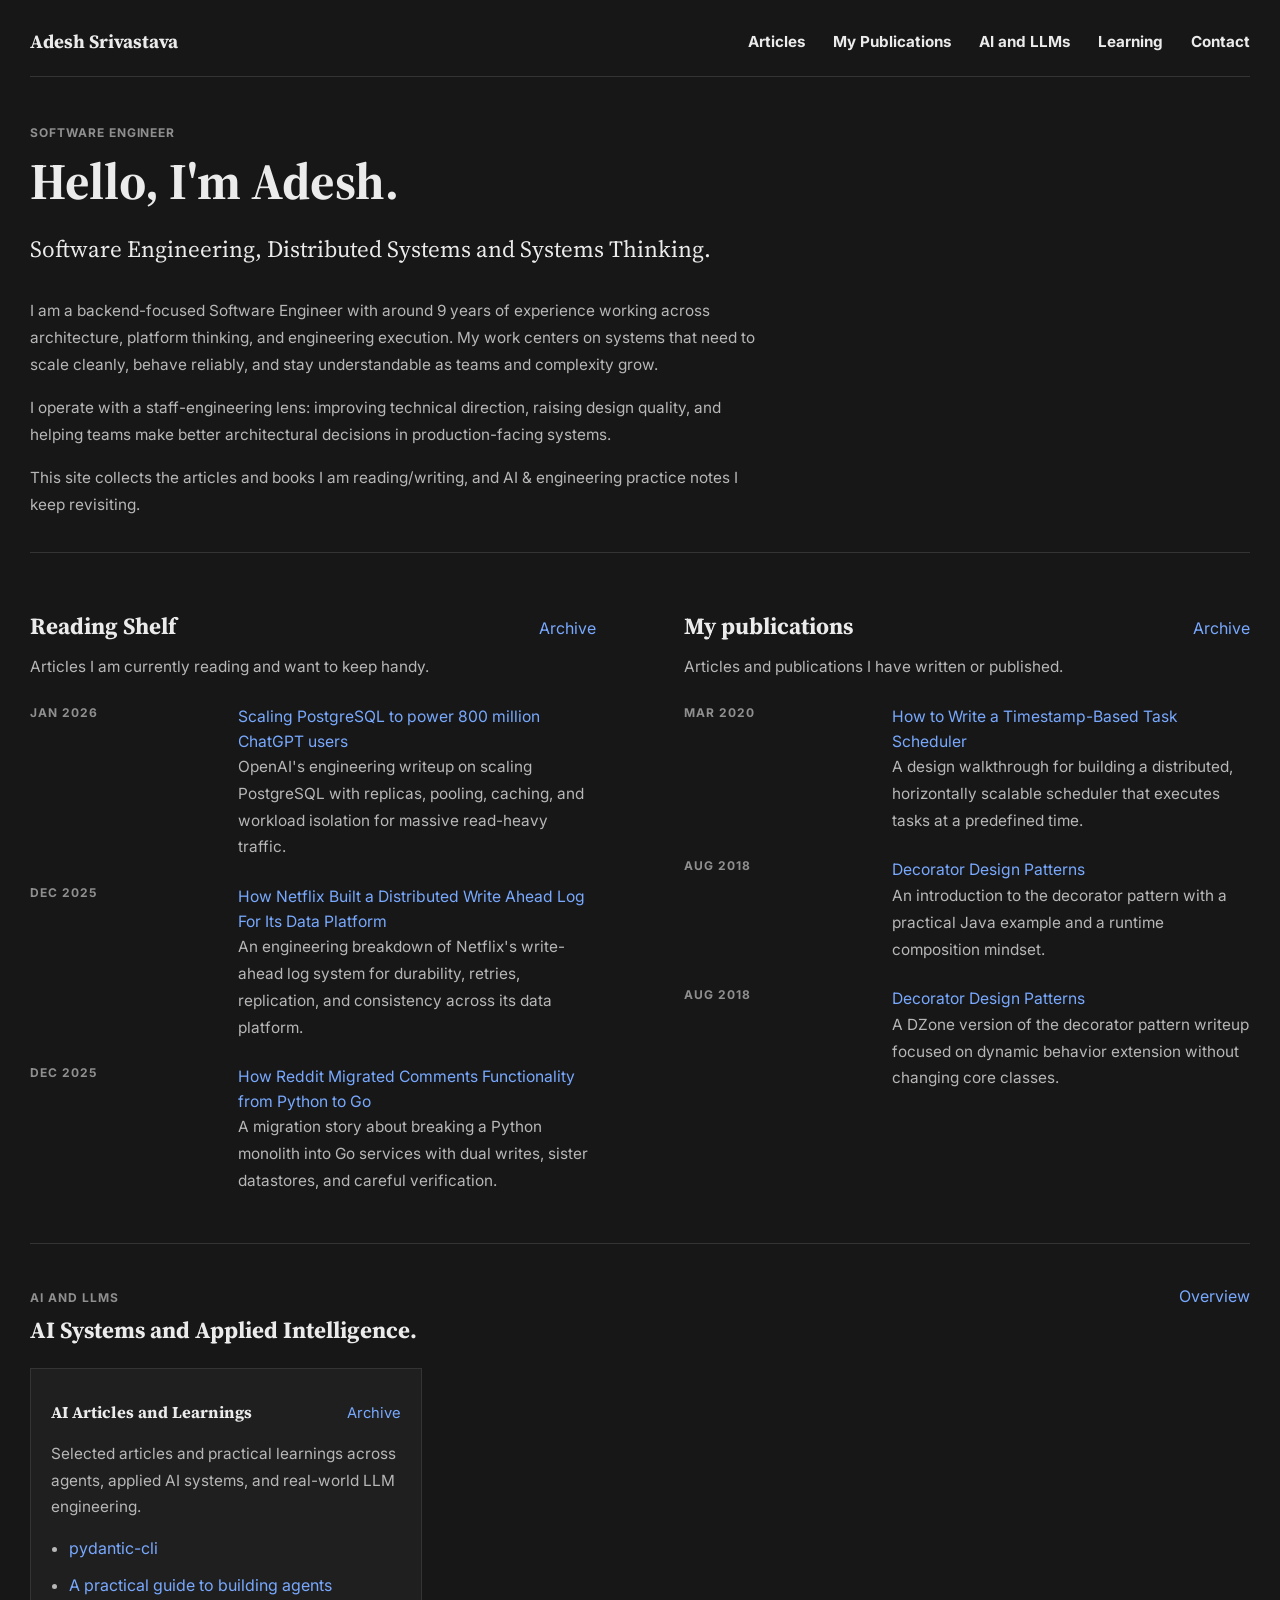
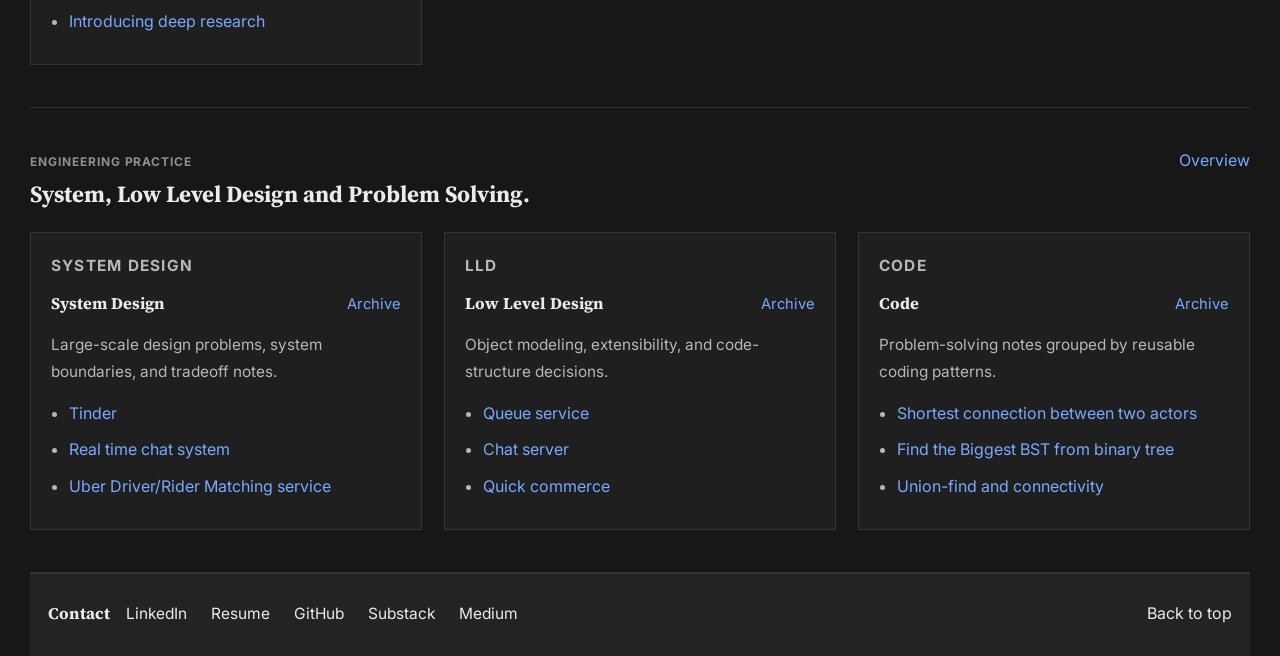
==== index.html @ 5f396d6b "Initial portfolio site" ====
<!DOCTYPE html>
<html lang="en">
  <head>
    <meta charset="UTF-8" />
    <meta name="viewport" content="width=device-width, initial-scale=1.0" />
    <title>Adesh | Software Engineer</title>
    <meta
      name="description"
      content="Staff Engineer homepage with resume, links, reading, and engineering notes."
    />
    <link rel="preconnect" href="https://fonts.googleapis.com" />
    <link rel="preconnect" href="https://fonts.gstatic.com" crossorigin />
    <link
      href="https://fonts.googleapis.com/css2?family=Source+Serif+4:opsz,wght@8..60,600;8..60,700&family=Inter:wght@400;500;600;700&display=swap"
      rel="stylesheet"
    />
    <link rel="stylesheet" href="./styles.css" />
  </head>
  <body data-page="home">
    <div class="site-shell">
      <header class="site-header" id="top">
        <div class="header-row">
          <a class="brand" href="./index.html" id="brand-name"></a>
          <nav class="site-nav" aria-label="Primary">
            <a href="./articles.html">Articles</a>
            <a href="./reading.html">My Publications</a>
            <a href="./ai.html">AI and LLMs</a>
            <a href="./learning.html">Learning</a>
            <a href="#contact">Contact</a>
          </nav>
        </div>
      </header>

      <main>
        <section class="hero">
          <div class="hero-copy">
            <p class="hero-role">Software Engineer</p>
            <h1 id="hero-title"></h1>
            <p class="hero-accent" id="hero-accent"></p>
            <div class="hero-summary" id="hero-summary"></div>
          </div>
        </section>

        <section class="section dual-column" id="articles">
          <div class="column">
            <div class="section-head">
              <h2>Reading Shelf</h2>
              <a href="./articles.html">Archive</a>
            </div>
            <p class="section-intro">Articles I am currently reading and want to keep handy.</p>
            <div class="compact-list" id="article-preview"></div>
          </div>

          <div class="column" id="reading">
            <div class="section-head">
              <h2>My publications</h2>
              <a href="./reading.html">Archive</a>
            </div>
            <p class="section-intro">Articles and publications I have written or published.</p>
            <div class="compact-list" id="reading-preview"></div>
          </div>
        </section>

        <section class="section" id="ai-llms">
          <div class="section-head block-head">
            <div>
              <p class="section-label">AI and LLMs</p>
              <h2>AI Systems and Applied Intelligence.</h2>
            </div>
            <a href="./ai.html">Overview</a>
          </div>
          <div class="note-grid" id="ai-llm-preview"></div>
        </section>

        <section class="section" id="learning">
          <div class="section-head block-head">
            <div>
              <p class="section-label">Engineering Practice</p>
              <h2>System, Low Level Design and Problem Solving.</h2>
            </div>
            <a href="./learning.html">Overview</a>
          </div>
          <div class="learning-grid" id="learning-preview"></div>
        </section>
      </main>

      <footer class="site-footer contact-only" id="contact">
        <div class="footer-contact-row">
          <h3>Contact</h3>
          <div class="footer-links footer-links-inline" id="footer-social-links"></div>
          <a href="#top">Back to top</a>
        </div>
      </footer>
    </div>

    <script src="./data.js"></script>
    <script src="./script.js"></script>
  </body>
</html>
---- styles.css ----
:root {
  --bg: #171717;
  --bg-elevated: #1f1f1f;
  --bg-soft: #232323;
  --line: #343434;
  --text: #ebebeb;
  --muted: #b7b7b7;
  --muted-soft: #8f8f8f;
  --link: #78a9ff;
  --accent: #f06d63;
  --max-width: 1220px;
}

* {
  box-sizing: border-box;
}

html {
  scroll-behavior: smooth;
}

body {
  margin: 0;
  background: var(--bg);
  color: var(--text);
  font-family: "Inter", sans-serif;
  -webkit-font-smoothing: antialiased;
  overflow-x: hidden;
}

a {
  color: var(--link);
  text-decoration: none;
}

a:hover {
  text-decoration: underline;
}

.site-shell {
  width: min(calc(100% - 40px), var(--max-width));
  margin: 0 auto;
}

.site-header {
  border-bottom: 1px solid var(--line);
  padding: 28px 0 22px;
}

.header-row {
  display: flex;
  align-items: center;
  justify-content: space-between;
  gap: 24px;
}

.brand {
  color: var(--text);
  font-family: "Source Serif 4", serif;
  font-size: 1.18rem;
  font-weight: 700;
}

.site-nav {
  display: flex;
  flex-wrap: wrap;
  gap: 28px;
}

.site-nav a {
  color: var(--text);
  font-size: 0.95rem;
  font-weight: 700;
}

.hero,
.archive-hero {
  padding: 48px 0 34px;
  border-bottom: 1px solid var(--line);
}

.hero {
  display: grid;
  grid-template-columns: minmax(0, 1.45fr) minmax(250px, 0.8fr);
  gap: 56px;
  align-items: end;
}

.hero-role,
.section-label,
.item-meta,
.learning-label {
  margin: 0 0 14px;
  color: var(--muted-soft);
  font-size: 0.75rem;
  font-weight: 700;
  letter-spacing: 0.08em;
  text-transform: uppercase;
}

.hero h1,
.archive-hero h1,
.section h2,
.site-footer h3,
.note-card h3,
.learning-card h3 {
  margin: 0;
  font-family: "Source Serif 4", serif;
}

.hero h1,
.archive-hero h1 {
  max-width: none;
  font-size: clamp(2.1rem, 4.2vw, 3.2rem);
  line-height: 1.08;
  white-space: nowrap;
}

.hero-accent {
  margin: 26px 0 0;
  color: var(--text);
  font-family: "Source Serif 4", serif;
  font-size: clamp(1.1rem, 1.9vw, 1.45rem);
  line-height: 1.25;
}

.hero-summary {
  margin-top: 34px;
  max-width: 46rem;
}

.hero-summary p,
.archive-intro,
.section-intro,
.list-item-subtitle,
.learning-card p,
.note-card p,
.footer-bottom p {
  margin: 0;
  color: var(--muted);
  font-size: 0.96rem;
  line-height: 1.75;
}

.hero-summary p + p {
  margin-top: 16px;
}

.hero-side {
  align-self: end;
  justify-self: start;
  padding-top: 12px;
  margin-top: auto;
}

.link-list,
.footer-links {
  display: grid;
  gap: 12px;
  margin-top: 18px;
}

.link-list-inline,
.footer-links-inline {
  display: flex;
  flex-wrap: wrap;
  gap: 24px;
  align-items: center;
}

.link-list a,
.footer-links a {
  color: var(--text);
  font-size: 0.97rem;
}

.section {
  padding: 42px 0;
  border-bottom: 1px solid var(--line);
}

.hero + .section,
.archive-hero + .section {
  margin-top: 18px;
}

.dual-column {
  display: grid;
  grid-template-columns: repeat(2, minmax(0, 1fr));
  gap: 88px;
}

.section-head {
  display: flex;
  align-items: baseline;
  justify-content: space-between;
  gap: 16px;
}

.block-head {
  margin-bottom: 24px;
}

.block-head .section-label {
  margin-bottom: 12px;
}

.section h2 {
  font-size: 1.45rem;
  line-height: 1.16;
}

.section-head + .section-intro {
  margin-top: 14px;
}

.compact-list,
.archive-list,
.footer-links {
  display: grid;
  gap: 12px;
}

.section-intro + .compact-list,
.archive-intro + .archive-list {
  margin-top: 18px;
}

.list-item,
.archive-item {
  display: grid;
  grid-template-columns: 180px minmax(0, 1fr);
  gap: 28px;
  align-items: start;
  padding: 6px 0;
}

.list-item-title,
.archive-item-title {
  color: var(--link);
  font-size: 0.98rem;
  line-height: 1.55;
}

.archive-item {
  padding: 14px 0;
  border-bottom: 1px solid var(--line);
}

.archive-item:last-child {
  border-bottom: 0;
}

.learning-grid,
.note-grid {
  display: grid;
  grid-template-columns: repeat(3, minmax(0, 1fr));
  gap: 22px;
}

.learning-card,
.note-card {
  background: var(--bg-elevated);
  border: 1px solid var(--line);
  padding: 20px;
  min-width: 0;
}

.card-head {
  display: flex;
  align-items: baseline;
  justify-content: space-between;
  gap: 16px;
}

.card-head a {
  font-size: 0.92rem;
}

.learning-card h3,
.note-card h3,
.site-footer h3 {
  margin: 12px 0 18px;
  color: var(--text);
  font-size: 1.02rem;
  line-height: 1.35;
}

.learning-card ul,
.note-card ul {
  margin: 14px 0 0;
  padding-left: 18px;
  color: var(--muted);
}

.learning-card li,
.note-card li {
  margin-bottom: 10px;
  line-height: 1.65;
}

.site-footer {
  padding: 28px 0 32px;
  background: var(--bg-soft);
}

.contact-only {
  border-top: 1px solid var(--line);
}

.footer-contact-row {
  display: flex;
  align-items: center;
  justify-content: space-between;
  gap: 16px;
  flex-wrap: wrap;
  padding: 0 18px;
}

.footer-contact-row h3 {
  margin: 0;
}

.footer-contact-row .footer-links {
  margin-top: 0;
  flex: 1;
  min-width: 0;
}

.footer-contact-row .footer-links-inline {
  display: flex;
  flex-wrap: wrap;
  gap: 24px;
  align-items: center;
}

.footer-contact-row a {
  color: var(--text);
}

@media (max-width: 960px) {
  .site-shell {
    width: min(calc(100% - 28px), var(--max-width));
  }

  .hero,
  .dual-column,
  .learning-grid,
  .note-grid {
    grid-template-columns: 1fr;
  }

  .hero {
    gap: 28px;
  }

  .dual-column {
    gap: 40px;
  }

  .list-item,
  .archive-item {
    grid-template-columns: 150px minmax(0, 1fr);
    gap: 18px;
  }

  .card-head {
    flex-wrap: wrap;
  }

  .footer-contact-row {
    align-items: flex-start;
  }

  .footer-contact-row .footer-links-inline {
    gap: 14px 18px;
  }

  .hero h1,
  .archive-hero h1 {
    white-space: normal;
  }
}

@media (max-width: 720px) {
  .site-shell {
    width: min(calc(100% - 24px), var(--max-width));
  }

  .header-row,
  .section-head,
  .footer-contact-row {
    flex-direction: column;
    align-items: flex-start;
  }

  .site-nav {
    gap: 12px 16px;
  }

  .site-nav a,
  .list-item-title,
  .archive-item-title,
  .link-list a,
  .footer-links a {
    overflow-wrap: anywhere;
  }

  .link-list-inline,
  .footer-links-inline {
    gap: 12px 14px;
  }

  .list-item,
  .archive-item {
    grid-template-columns: 1fr;
    gap: 8px;
  }

  .dual-column {
    gap: 32px;
  }

  .learning-grid,
  .note-grid {
    grid-template-columns: 1fr;
    gap: 16px;
  }

  .learning-card,
  .note-card {
    padding: 18px;
  }

  .card-head {
    flex-direction: column;
    align-items: flex-start;
    gap: 10px;
  }

  .footer-contact-row .footer-links {
    width: 100%;
  }

  .footer-contact-row .footer-links-inline {
    flex-direction: column;
    align-items: flex-start;
    gap: 10px;
  }

  .footer-contact-row > a:last-child {
    margin-top: 6px;
  }

  .hero,
  .archive-hero,
  .section {
    padding: 34px 0;
  }
}

@media (max-width: 480px) {
  .site-shell {
    width: min(calc(100% - 18px), var(--max-width));
  }

  .site-header {
    padding: 18px 0 16px;
  }

  .brand {
    font-size: 1rem;
  }

  .site-nav {
    gap: 10px 14px;
  }

  .site-nav a {
    font-size: 0.88rem;
  }

  .hero,
  .archive-hero,
  .section {
    padding: 26px 0;
  }

  .hero h1,
  .archive-hero h1 {
    font-size: 2.15rem;
    line-height: 1.08;
  }

  .hero-accent {
    margin-top: 18px;
    font-size: 1rem;
  }

  .hero-summary {
    margin-top: 24px;
  }

  .hero-summary p,
  .archive-intro,
  .section-intro,
  .list-item-subtitle,
  .learning-card p,
  .note-card p {
    font-size: 0.92rem;
    line-height: 1.7;
  }

  .section h2 {
    font-size: 1.26rem;
  }

  .block-head {
    margin-bottom: 18px;
  }

  .section-intro + .compact-list,
  .archive-intro + .archive-list {
    margin-top: 14px;
  }

  .list-item,
  .archive-item {
    gap: 6px;
    padding: 4px 0;
  }

  .item-meta,
  .learning-label,
  .section-label,
  .hero-role {
    font-size: 0.7rem;
    margin-bottom: 10px;
  }

  .learning-card,
  .note-card {
    padding: 16px;
  }

  .learning-card h3,
  .note-card h3,
  .site-footer h3 {
    margin: 10px 0 14px;
    font-size: 0.98rem;
  }

  .learning-card ul,
  .note-card ul {
    padding-left: 16px;
  }

  .footer-contact-row {
    gap: 10px;
  }

  .footer-contact-row .footer-links-inline {
    gap: 8px;
  }

  .footer-contact-row a {
    font-size: 0.92rem;
  }
}
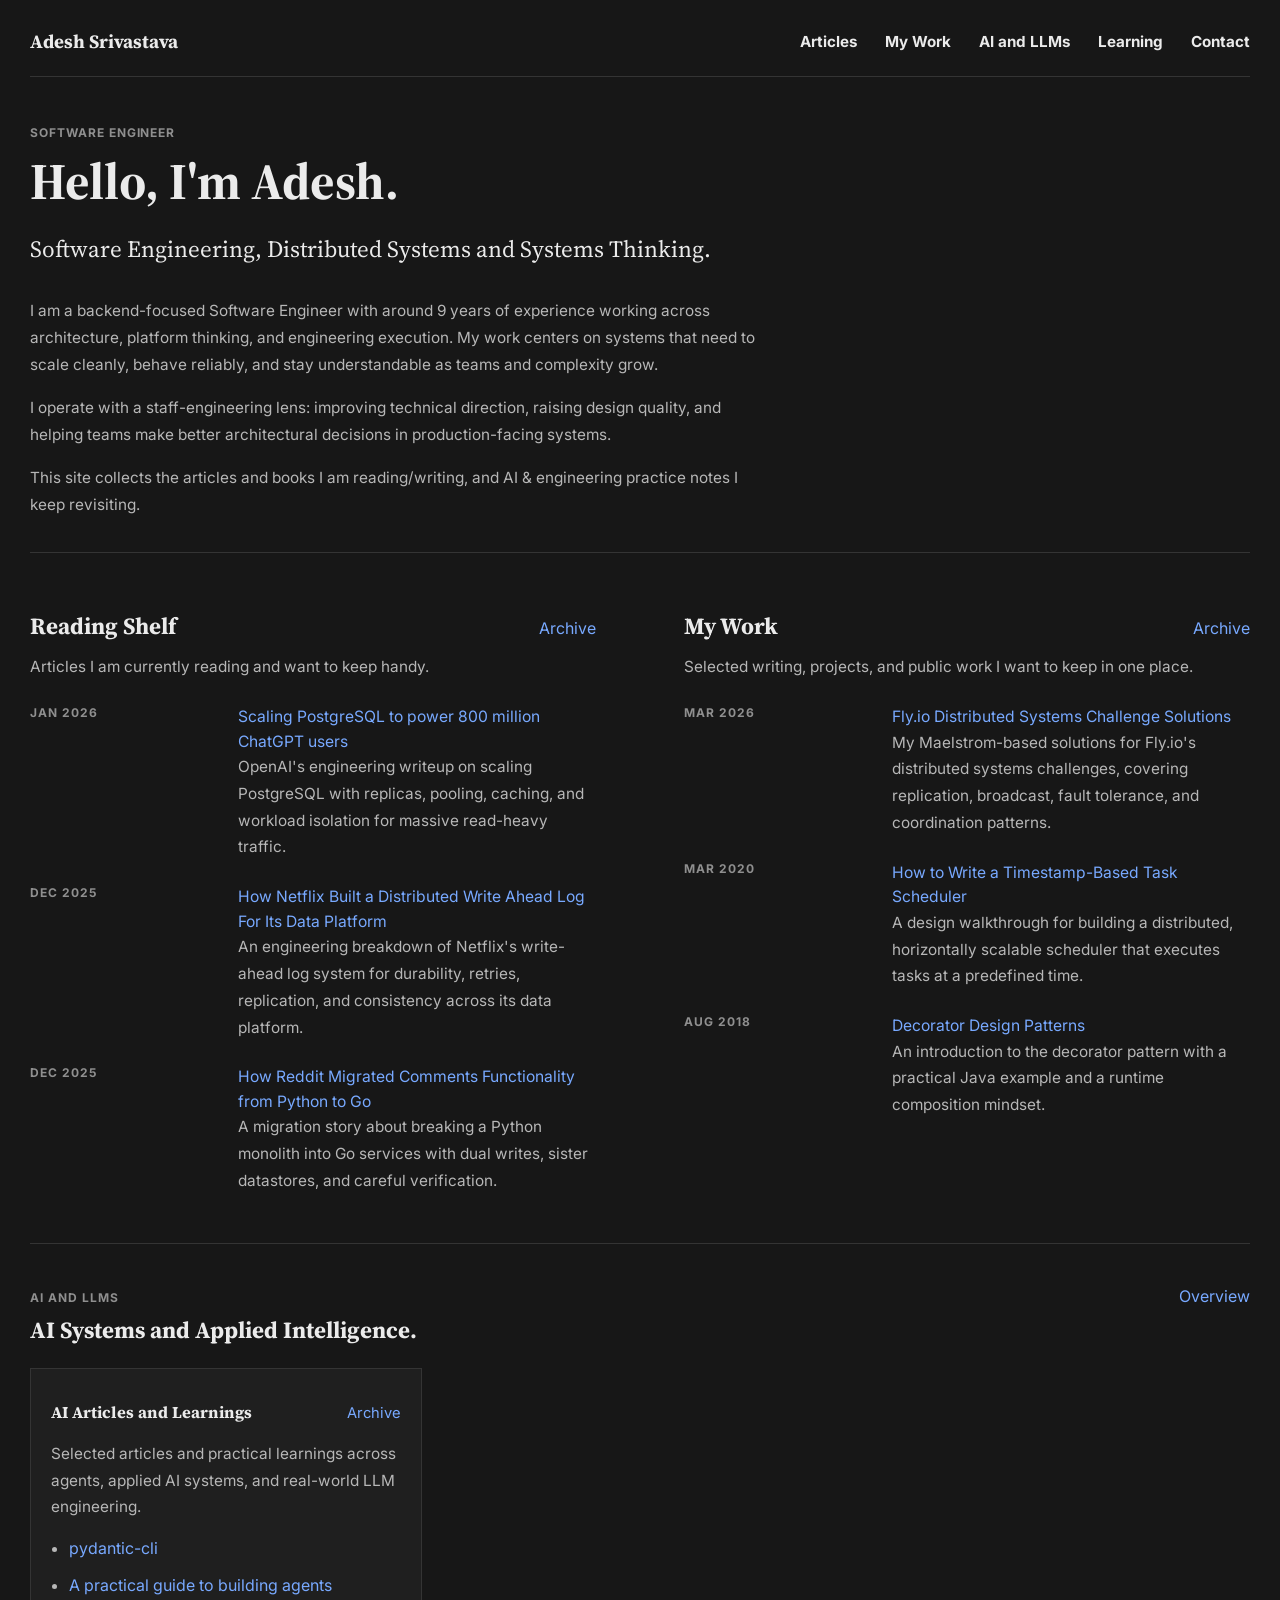
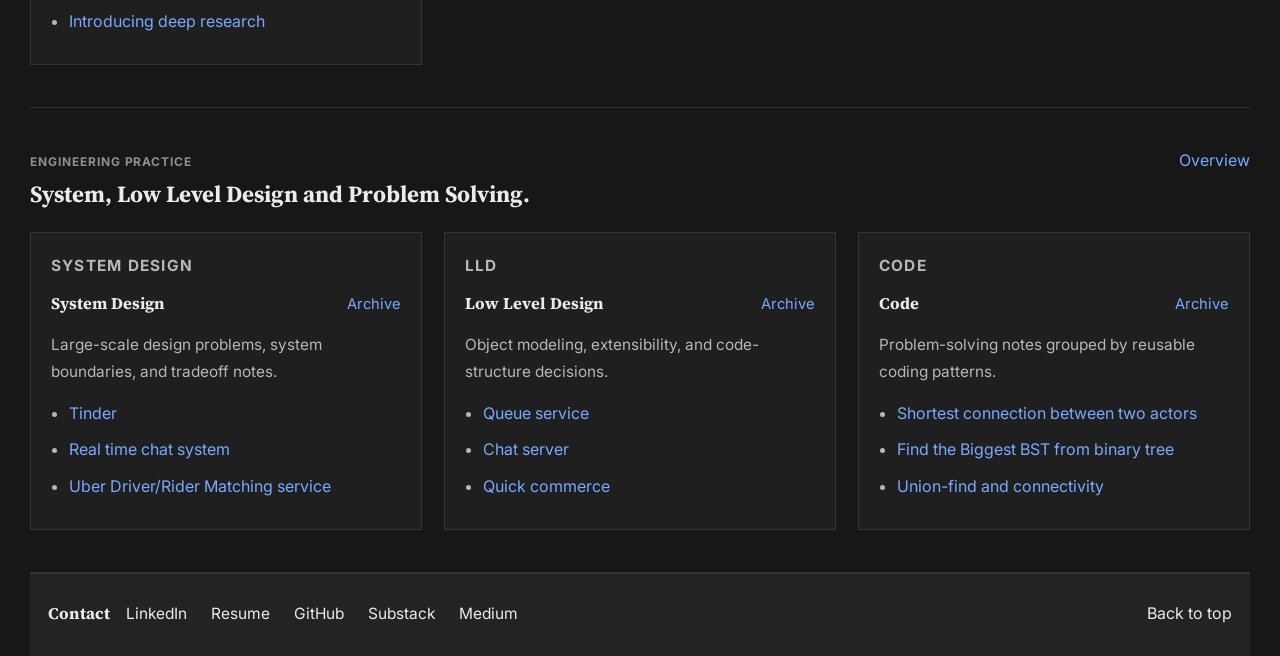
==== commit 2c814ea4: "Rename publications to work" ====
--- a/index.html
+++ b/index.html
@@ -6,7 +6,7 @@
     <title>Adesh | Software Engineer</title>
     <meta
       name="description"
-      content="Staff Engineer homepage with resume, links, reading, and engineering notes."
+      content="Software engineer homepage with resume, links, reading, work, and engineering notes."
     />
     <link rel="preconnect" href="https://fonts.googleapis.com" />
     <link rel="preconnect" href="https://fonts.gstatic.com" crossorigin />
@@ -23,7 +23,7 @@
           <a class="brand" href="./index.html" id="brand-name"></a>
           <nav class="site-nav" aria-label="Primary">
             <a href="./articles.html">Articles</a>
-            <a href="./reading.html">My Publications</a>
+            <a href="./reading.html">My Work</a>
             <a href="./ai.html">AI and LLMs</a>
             <a href="./learning.html">Learning</a>
             <a href="#contact">Contact</a>
@@ -53,10 +53,10 @@
 
           <div class="column" id="reading">
             <div class="section-head">
-              <h2>My publications</h2>
+              <h2>My Work</h2>
               <a href="./reading.html">Archive</a>
             </div>
-            <p class="section-intro">Articles and publications I have written or published.</p>
+            <p class="section-intro">Selected writing, projects, and public work I want to keep in one place.</p>
             <div class="compact-list" id="reading-preview"></div>
           </div>
         </section>
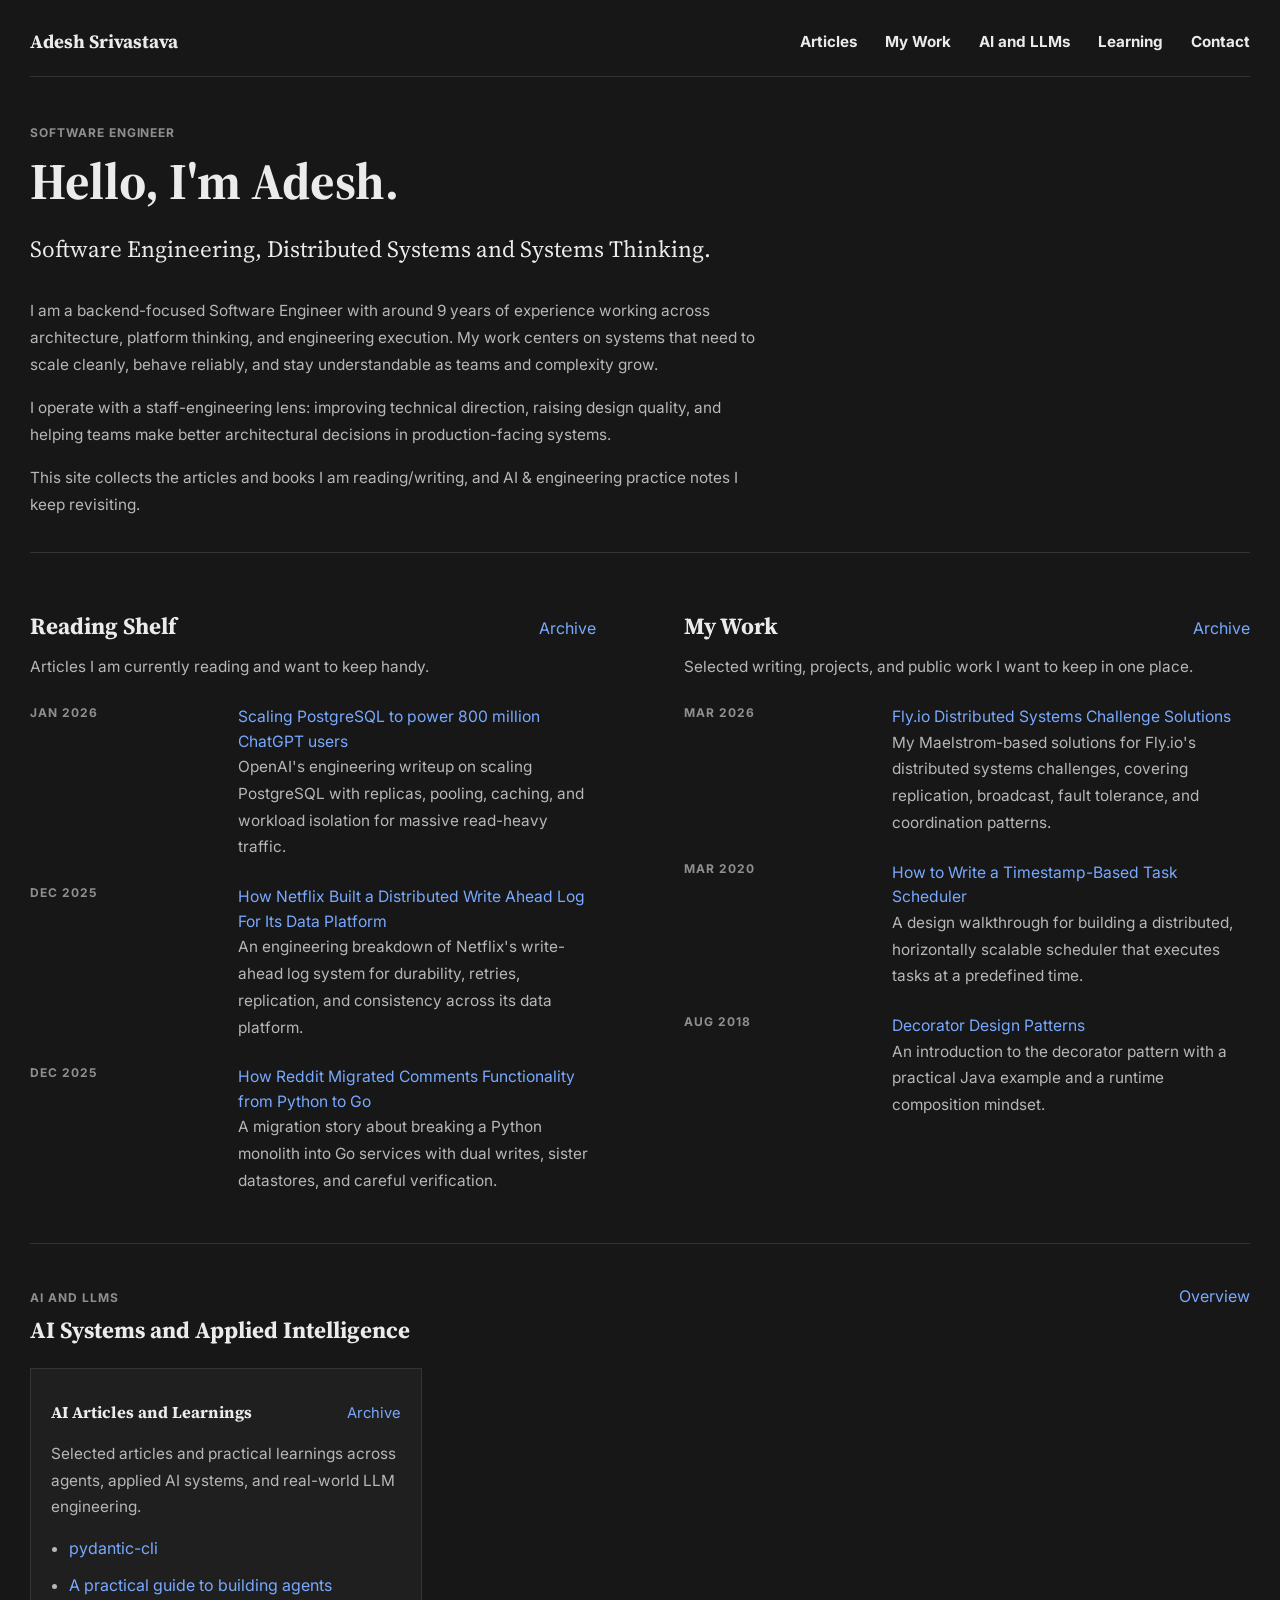
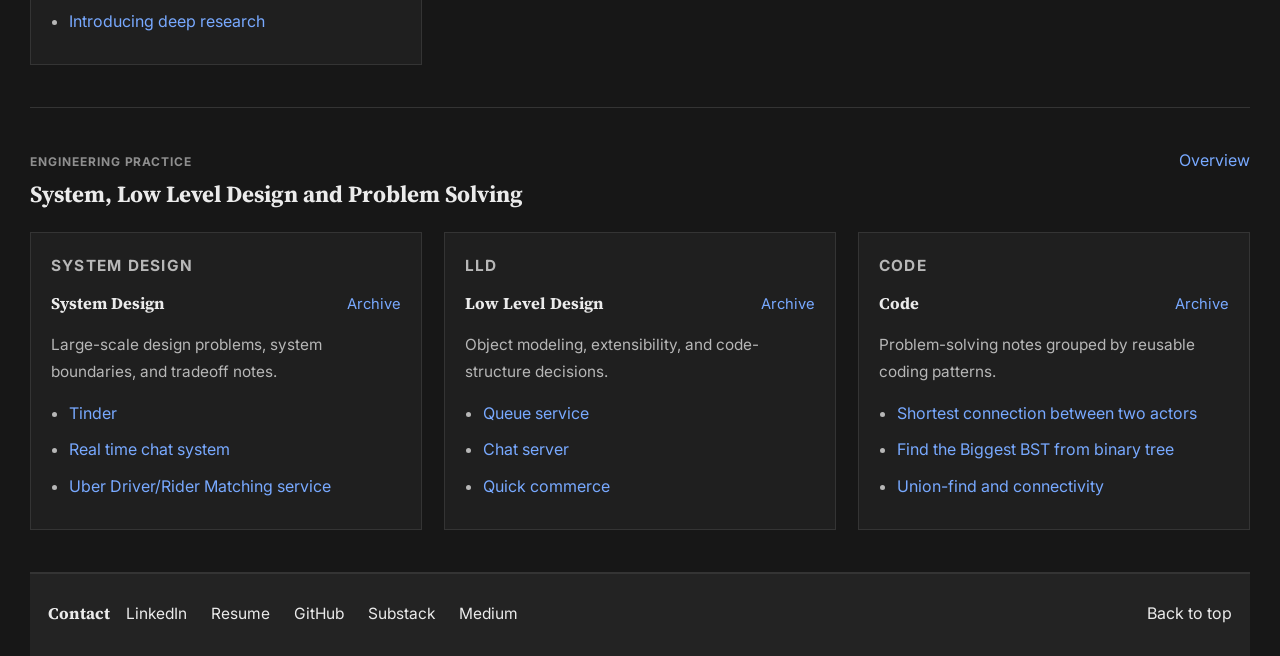
==== commit d3493fbc: "Improve mobile responsiveness" ====
--- a/index.html
+++ b/index.html
@@ -65,7 +65,7 @@
           <div class="section-head block-head">
             <div>
               <p class="section-label">AI and LLMs</p>
-              <h2>AI Systems and Applied Intelligence.</h2>
+              <h2>AI Systems and Applied Intelligence</h2>
             </div>
             <a href="./ai.html">Overview</a>
           </div>
@@ -76,7 +76,7 @@
           <div class="section-head block-head">
             <div>
               <p class="section-label">Engineering Practice</p>
-              <h2>System, Low Level Design and Problem Solving.</h2>
+              <h2>System, Low Level Design and Problem Solving</h2>
             </div>
             <a href="./learning.html">Overview</a>
           </div>
--- a/styles.css
+++ b/styles.css
@@ -396,6 +396,7 @@
 
   .site-nav {
     gap: 12px 16px;
+    width: 100%;
   }
 
   .site-nav a,
@@ -411,6 +412,10 @@
     gap: 12px 14px;
   }
 
+  .section-head {
+    gap: 10px;
+  }
+
   .list-item,
   .archive-item {
     grid-template-columns: 1fr;
@@ -432,6 +437,16 @@
     padding: 18px;
   }
 
+  .learning-card ul,
+  .note-card ul {
+    padding-left: 16px;
+  }
+
+  .learning-card li,
+  .note-card li {
+    margin-bottom: 8px;
+  }
+
   .card-head {
     flex-direction: column;
     align-items: flex-start;
@@ -443,9 +458,9 @@
   }
 
   .footer-contact-row .footer-links-inline {
-    flex-direction: column;
-    align-items: flex-start;
-    gap: 10px;
+    flex-direction: row;
+    align-items: center;
+    gap: 10px 14px;
   }
 
   .footer-contact-row > a:last-child {
@@ -461,7 +476,7 @@
 
 @media (max-width: 480px) {
   .site-shell {
-    width: min(calc(100% - 18px), var(--max-width));
+    width: min(calc(100% - 16px), var(--max-width));
   }
 
   .site-header {
@@ -473,32 +488,33 @@
   }
 
   .site-nav {
-    gap: 10px 14px;
+    gap: 8px 12px;
   }
 
   .site-nav a {
-    font-size: 0.88rem;
+    font-size: 0.84rem;
   }
 
   .hero,
   .archive-hero,
   .section {
-    padding: 26px 0;
+    padding: 24px 0;
   }
 
   .hero h1,
   .archive-hero h1 {
-    font-size: 2.15rem;
-    line-height: 1.08;
+    font-size: 1.92rem;
+    line-height: 1.1;
   }
 
   .hero-accent {
-    margin-top: 18px;
-    font-size: 1rem;
+    margin-top: 16px;
+    font-size: 0.96rem;
+    line-height: 1.35;
   }
 
   .hero-summary {
-    margin-top: 24px;
+    margin-top: 20px;
   }
 
   .hero-summary p,
@@ -507,16 +523,20 @@
   .list-item-subtitle,
   .learning-card p,
   .note-card p {
-    font-size: 0.92rem;
-    line-height: 1.7;
+    font-size: 0.9rem;
+    line-height: 1.65;
   }
 
   .section h2 {
-    font-size: 1.26rem;
+    font-size: 1.18rem;
   }
 
   .block-head {
-    margin-bottom: 18px;
+    margin-bottom: 16px;
+  }
+
+  .section-head + .section-intro {
+    margin-top: 10px;
   }
 
   .section-intro + .compact-list,
@@ -556,14 +576,17 @@
   }
 
   .footer-contact-row {
-    gap: 10px;
+    gap: 12px;
+    padding: 0 12px;
   }
 
   .footer-contact-row .footer-links-inline {
-    gap: 8px;
-  }
-
-  .footer-contact-row a {
+    gap: 8px 12px;
+  }
+
+  .footer-contact-row a,
+  .link-list a,
+  .footer-links a {
     font-size: 0.92rem;
   }
 }
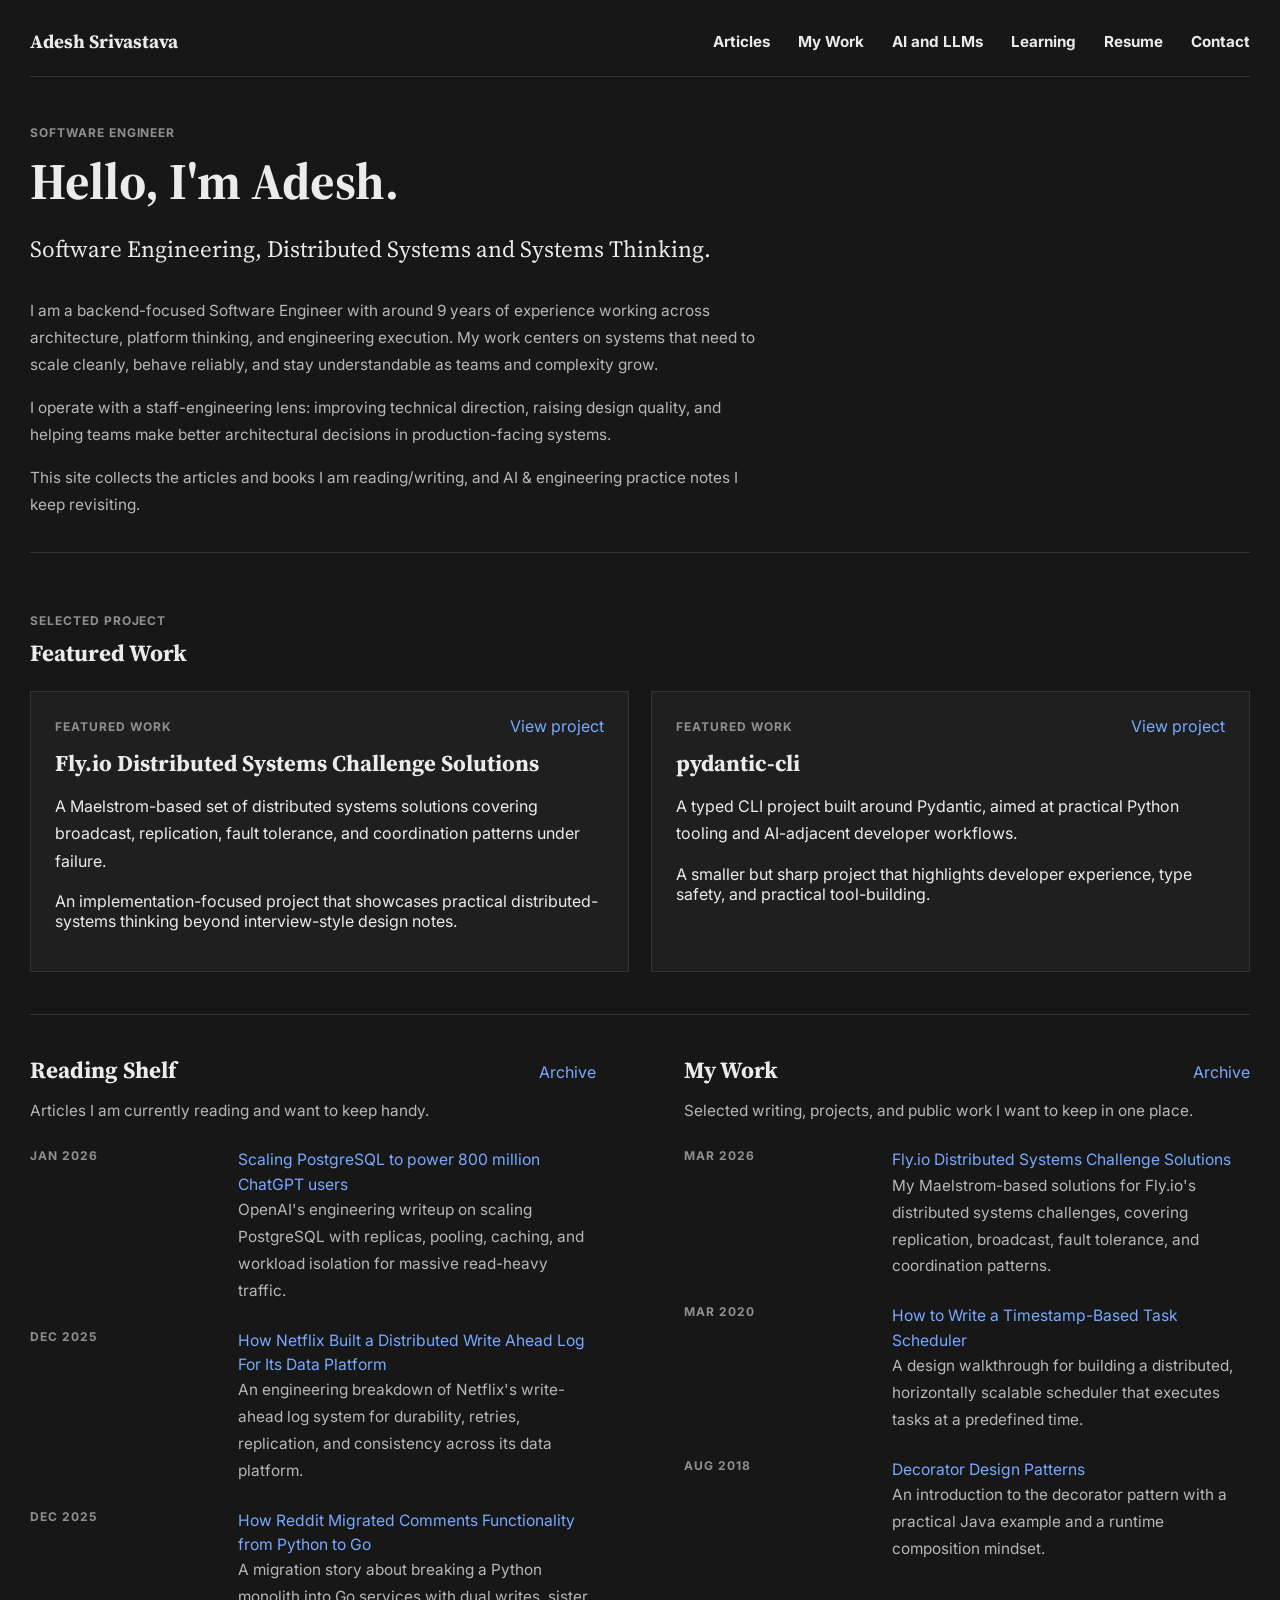
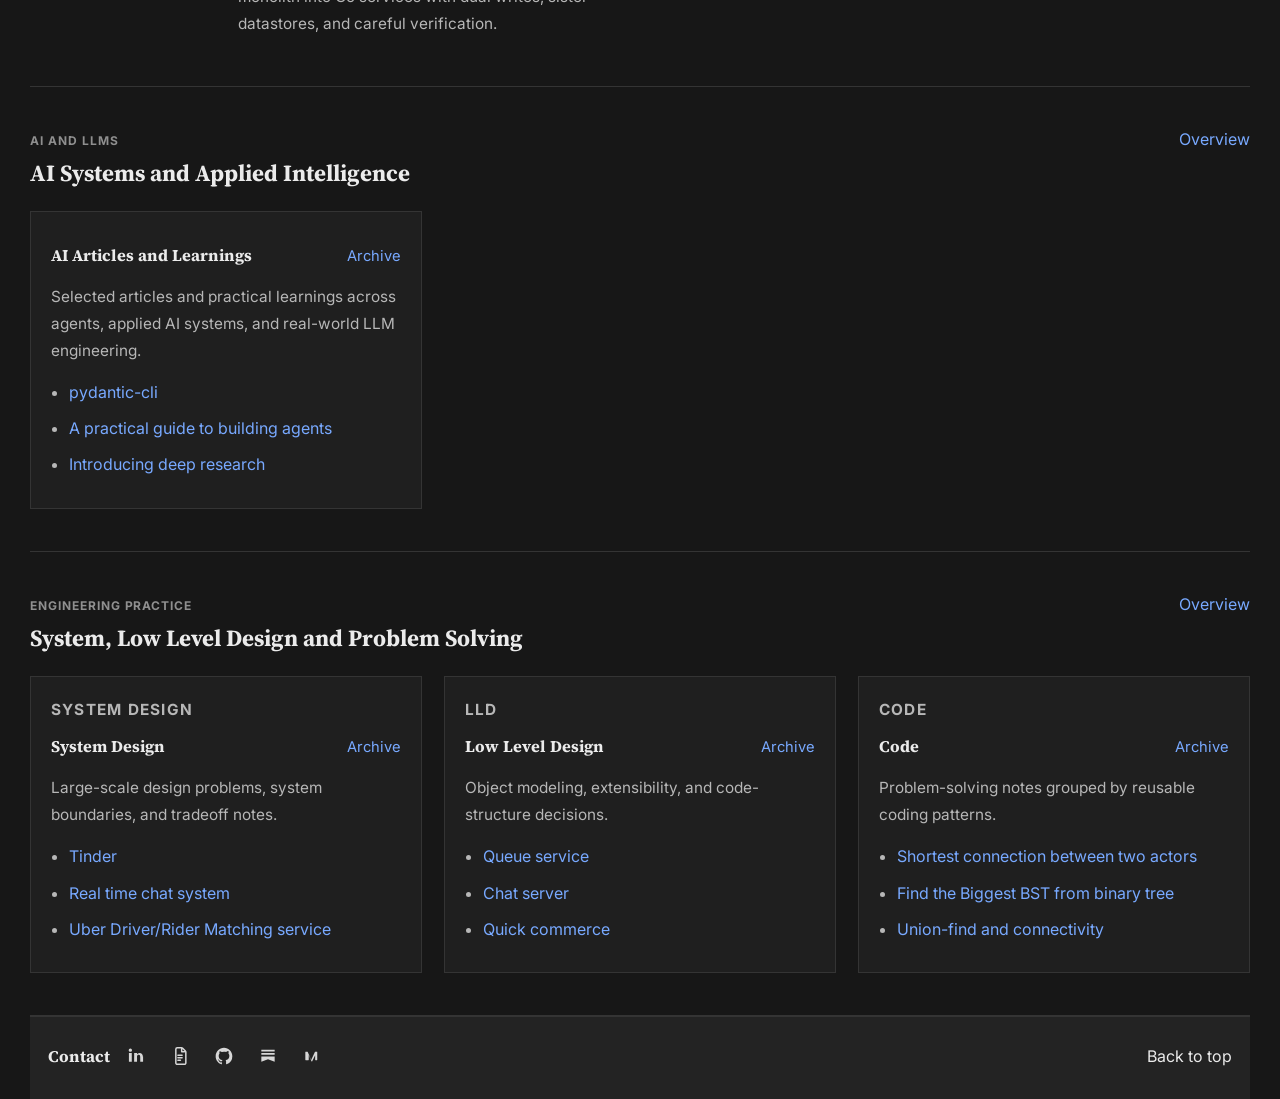
==== commit 682d0bda: "Add featured work section" ====
--- a/index.html
+++ b/index.html
@@ -26,6 +26,7 @@
             <a href="./reading.html">My Work</a>
             <a href="./ai.html">AI and LLMs</a>
             <a href="./learning.html">Learning</a>
+            <a href="./resume.pdf" target="_blank" rel="noreferrer">Resume</a>
             <a href="#contact">Contact</a>
           </nav>
         </div>
@@ -39,6 +40,16 @@
             <p class="hero-accent" id="hero-accent"></p>
             <div class="hero-summary" id="hero-summary"></div>
           </div>
+        </section>
+
+        <section class="section" id="featured-work">
+          <div class="section-head block-head">
+            <div>
+              <p class="section-label">Selected Project</p>
+              <h2>Featured Work</h2>
+            </div>
+          </div>
+          <div class="featured-grid" id="featured-work-card"></div>
         </section>
 
         <section class="section dual-column" id="articles">
--- a/styles.css
+++ b/styles.css
@@ -252,10 +252,15 @@
 }
 
 .learning-grid,
-.note-grid {
+.note-grid,
+.featured-grid {
   display: grid;
   grid-template-columns: repeat(3, minmax(0, 1fr));
   gap: 22px;
+}
+
+.featured-grid {
+  grid-template-columns: repeat(2, minmax(0, 1fr));
 }
 
 .learning-card,
@@ -266,6 +271,41 @@
   min-width: 0;
 }
 
+.featured-card {
+  background: var(--bg-elevated);
+  border: 1px solid var(--line);
+  padding: 24px;
+}
+
+.featured-meta-row {
+  display: flex;
+  align-items: center;
+  justify-content: space-between;
+  gap: 16px;
+}
+
+.featured-meta-row .item-meta {
+  margin-bottom: 0;
+}
+
+.featured-card h3 {
+  margin: 14px 0 16px;
+  font-family: "Source Serif 4", serif;
+  font-size: 1.42rem;
+  line-height: 1.18;
+}
+
+.featured-card h3 a {
+  color: var(--text);
+}
+
+.featured-summary {
+  margin: 0 0 14px;
+  color: var(--text);
+  font-size: 1rem;
+  line-height: 1.7;
+}
+
 .card-head {
   display: flex;
   align-items: baseline;
@@ -338,6 +378,28 @@
   color: var(--text);
 }
 
+.social-icon-link {
+  display: inline-flex;
+  align-items: center;
+  justify-content: center;
+  width: 20px;
+  height: 20px;
+  color: var(--text);
+  opacity: 0.9;
+  transition: opacity 140ms ease;
+}
+
+.social-icon-link:hover {
+  opacity: 1;
+  text-decoration: none;
+}
+
+.social-icon-link svg {
+  width: 100%;
+  height: 100%;
+  display: block;
+}
+
 @media (max-width: 960px) {
   .site-shell {
     width: min(calc(100% - 28px), var(--max-width));
@@ -346,7 +408,8 @@
   .hero,
   .dual-column,
   .learning-grid,
-  .note-grid {
+  .note-grid,
+  .featured-grid {
     grid-template-columns: 1fr;
   }
 
@@ -427,13 +490,15 @@
   }
 
   .learning-grid,
-  .note-grid {
+  .note-grid,
+  .featured-grid {
     grid-template-columns: 1fr;
     gap: 16px;
   }
 
   .learning-card,
-  .note-card {
+  .note-card,
+  .featured-card {
     padding: 18px;
   }
 
@@ -451,6 +516,11 @@
     flex-direction: column;
     align-items: flex-start;
     gap: 10px;
+  }
+
+  .featured-meta-row {
+    flex-direction: column;
+    align-items: flex-start;
   }
 
   .footer-contact-row .footer-links {
@@ -559,8 +629,19 @@
   }
 
   .learning-card,
-  .note-card {
+  .note-card,
+  .featured-card {
     padding: 16px;
+  }
+
+  .featured-card h3 {
+    font-size: 1.2rem;
+    margin: 12px 0 14px;
+  }
+
+  .featured-summary {
+    font-size: 0.94rem;
+    line-height: 1.65;
   }
 
   .learning-card h3,
@@ -589,4 +670,9 @@
   .footer-links a {
     font-size: 0.92rem;
   }
-}
+
+  .social-icon-link {
+    width: 18px;
+    height: 18px;
+  }
+}
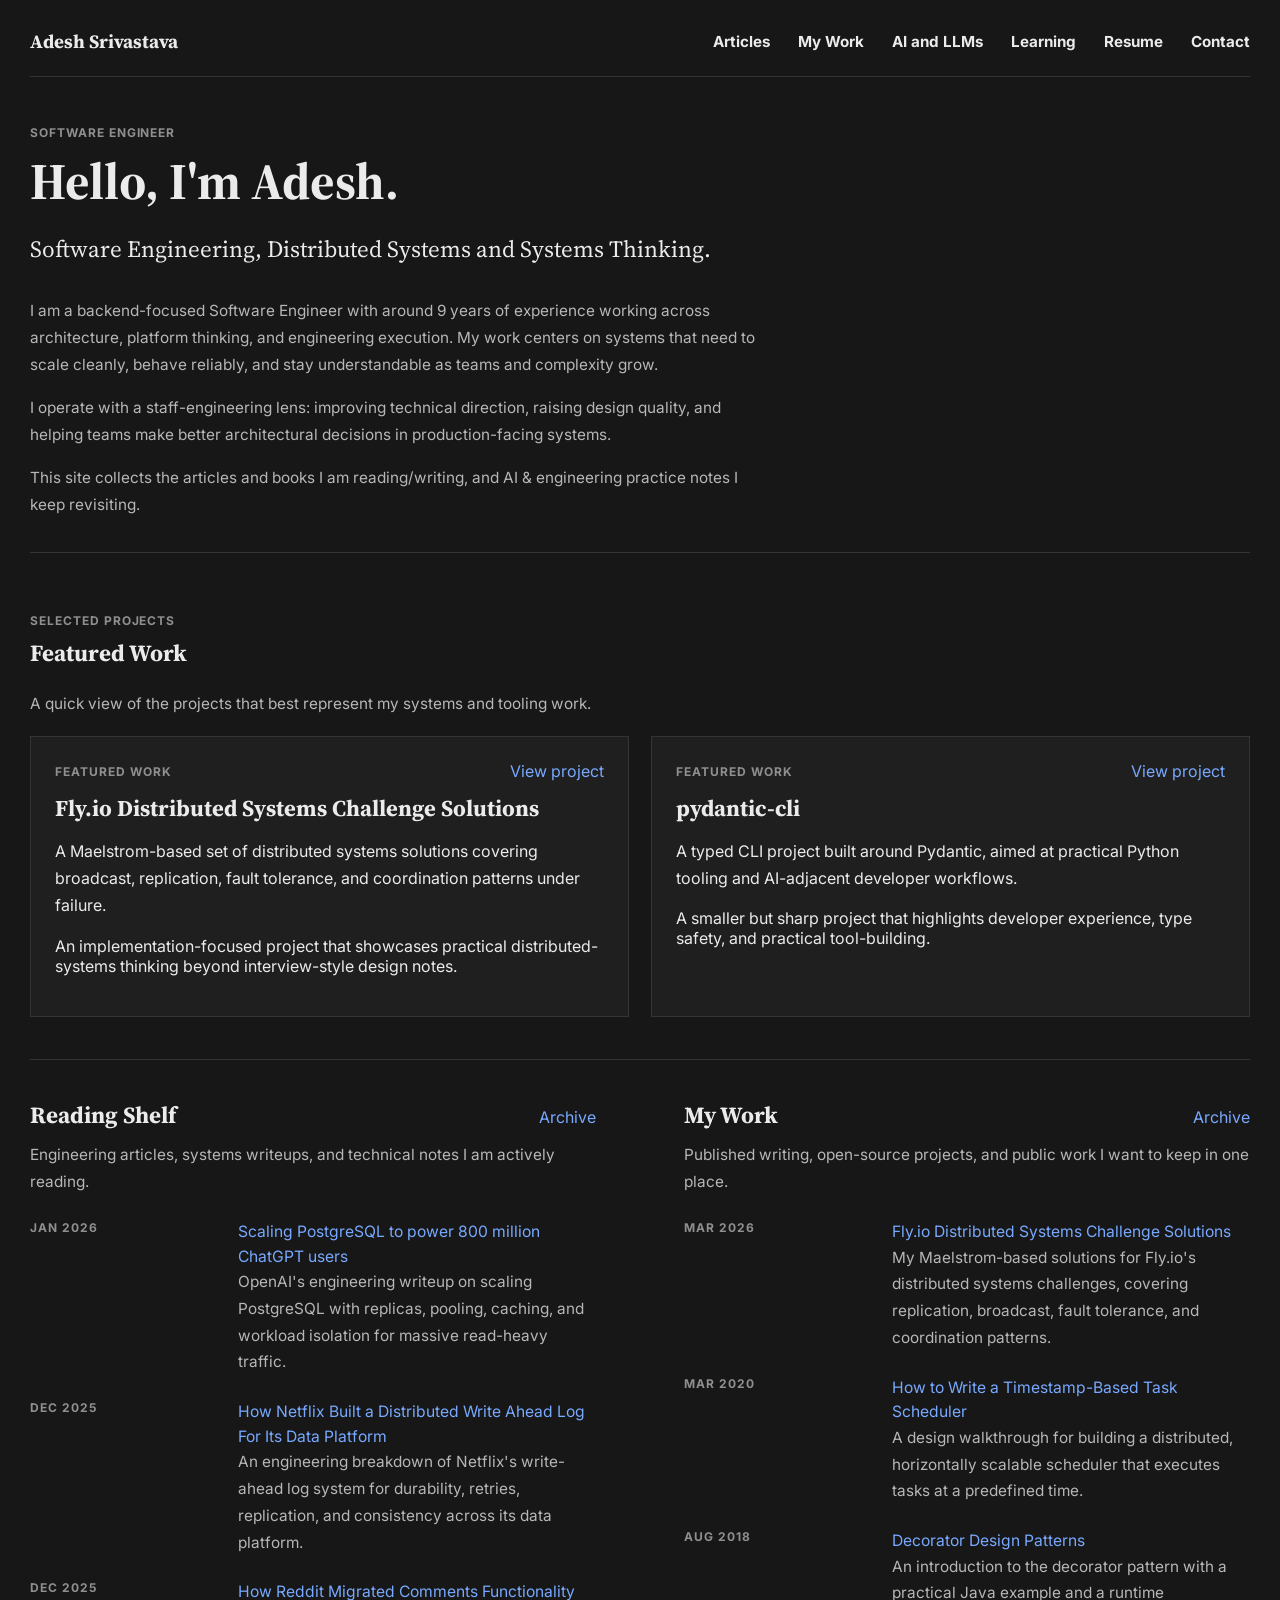
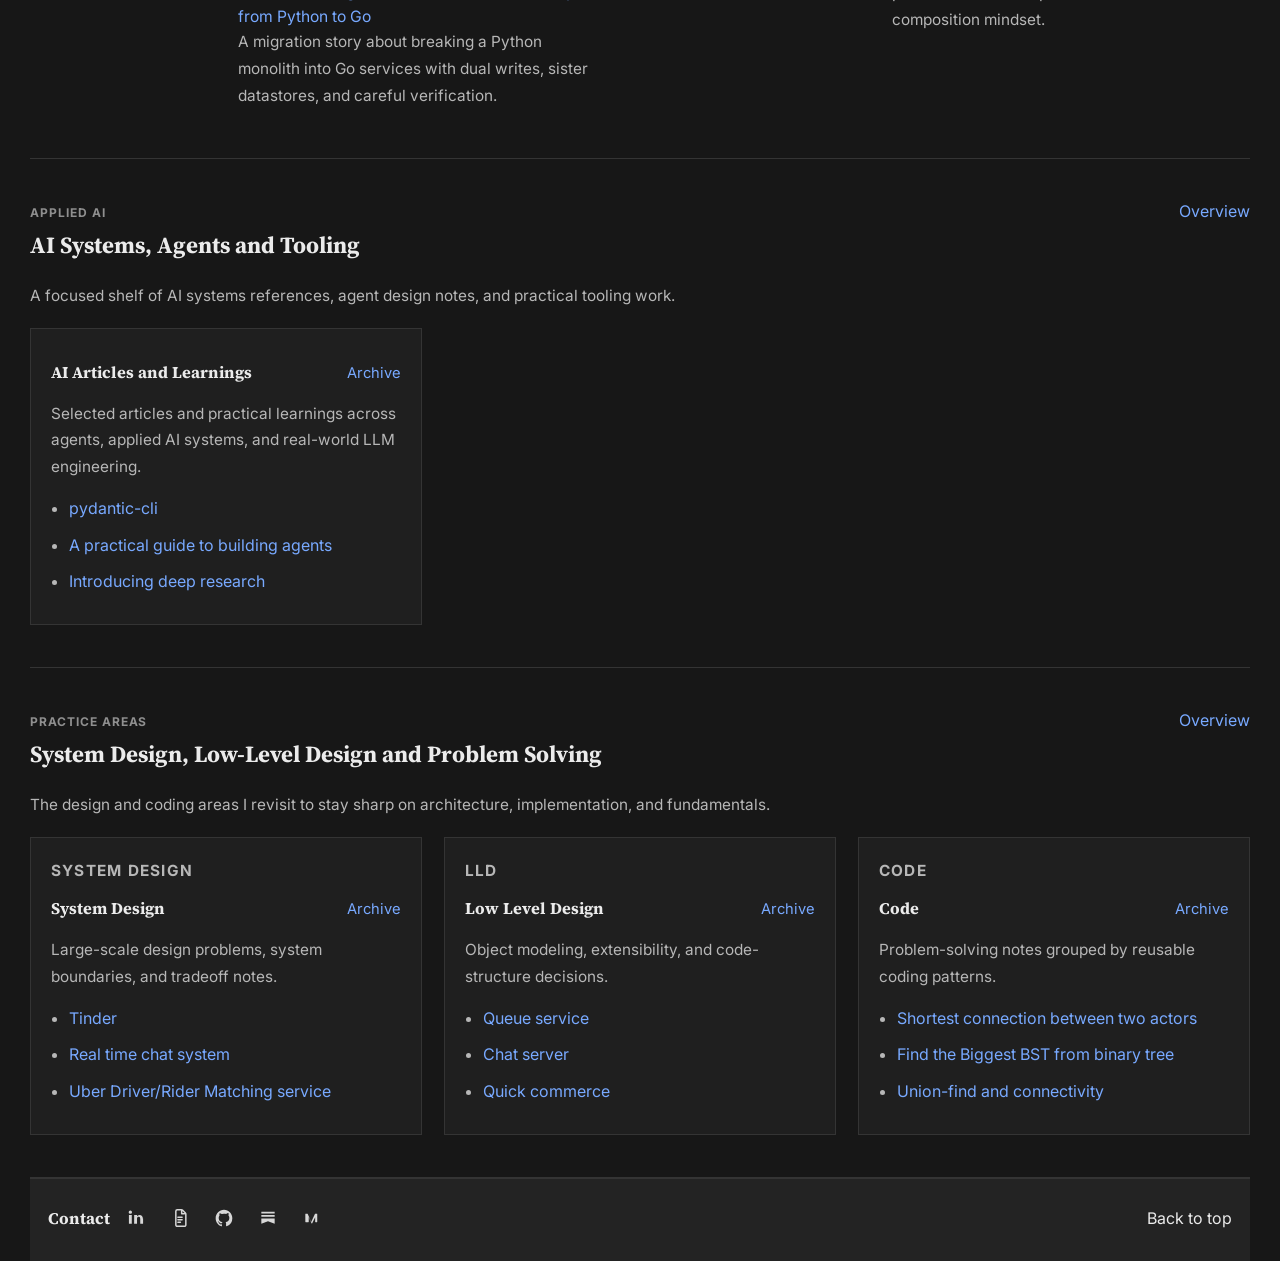
==== commit 233a60e0: "Refine section hierarchy" ====
--- a/index.html
+++ b/index.html
@@ -45,10 +45,11 @@
         <section class="section" id="featured-work">
           <div class="section-head block-head">
             <div>
-              <p class="section-label">Selected Project</p>
+              <p class="section-label">Selected Projects</p>
               <h2>Featured Work</h2>
             </div>
           </div>
+          <p class="section-intro">A quick view of the projects that best represent my systems and tooling work.</p>
           <div class="featured-grid" id="featured-work-card"></div>
         </section>
 
@@ -58,7 +59,7 @@
               <h2>Reading Shelf</h2>
               <a href="./articles.html">Archive</a>
             </div>
-            <p class="section-intro">Articles I am currently reading and want to keep handy.</p>
+            <p class="section-intro">Engineering articles, systems writeups, and technical notes I am actively reading.</p>
             <div class="compact-list" id="article-preview"></div>
           </div>
 
@@ -67,7 +68,7 @@
               <h2>My Work</h2>
               <a href="./reading.html">Archive</a>
             </div>
-            <p class="section-intro">Selected writing, projects, and public work I want to keep in one place.</p>
+            <p class="section-intro">Published writing, open-source projects, and public work I want to keep in one place.</p>
             <div class="compact-list" id="reading-preview"></div>
           </div>
         </section>
@@ -75,22 +76,24 @@
         <section class="section" id="ai-llms">
           <div class="section-head block-head">
             <div>
-              <p class="section-label">AI and LLMs</p>
-              <h2>AI Systems and Applied Intelligence</h2>
+              <p class="section-label">Applied AI</p>
+              <h2>AI Systems, Agents and Tooling</h2>
             </div>
             <a href="./ai.html">Overview</a>
           </div>
+          <p class="section-intro">A focused shelf of AI systems references, agent design notes, and practical tooling work.</p>
           <div class="note-grid" id="ai-llm-preview"></div>
         </section>
 
         <section class="section" id="learning">
           <div class="section-head block-head">
             <div>
-              <p class="section-label">Engineering Practice</p>
-              <h2>System, Low Level Design and Problem Solving</h2>
+              <p class="section-label">Practice Areas</p>
+              <h2>System Design, Low-Level Design and Problem Solving</h2>
             </div>
             <a href="./learning.html">Overview</a>
           </div>
+          <p class="section-intro">The design and coding areas I revisit to stay sharp on architecture, implementation, and fundamentals.</p>
           <div class="learning-grid" id="learning-preview"></div>
         </section>
       </main>
--- a/styles.css
+++ b/styles.css
@@ -222,7 +222,10 @@
 }
 
 .section-intro + .compact-list,
-.archive-intro + .archive-list {
+.archive-intro + .archive-list,
+.section-intro + .featured-grid,
+.section-intro + .note-grid,
+.section-intro + .learning-grid {
   margin-top: 18px;
 }
 
@@ -610,7 +613,10 @@
   }
 
   .section-intro + .compact-list,
-  .archive-intro + .archive-list {
+  .archive-intro + .archive-list,
+  .section-intro + .featured-grid,
+  .section-intro + .note-grid,
+  .section-intro + .learning-grid {
     margin-top: 14px;
   }
 
